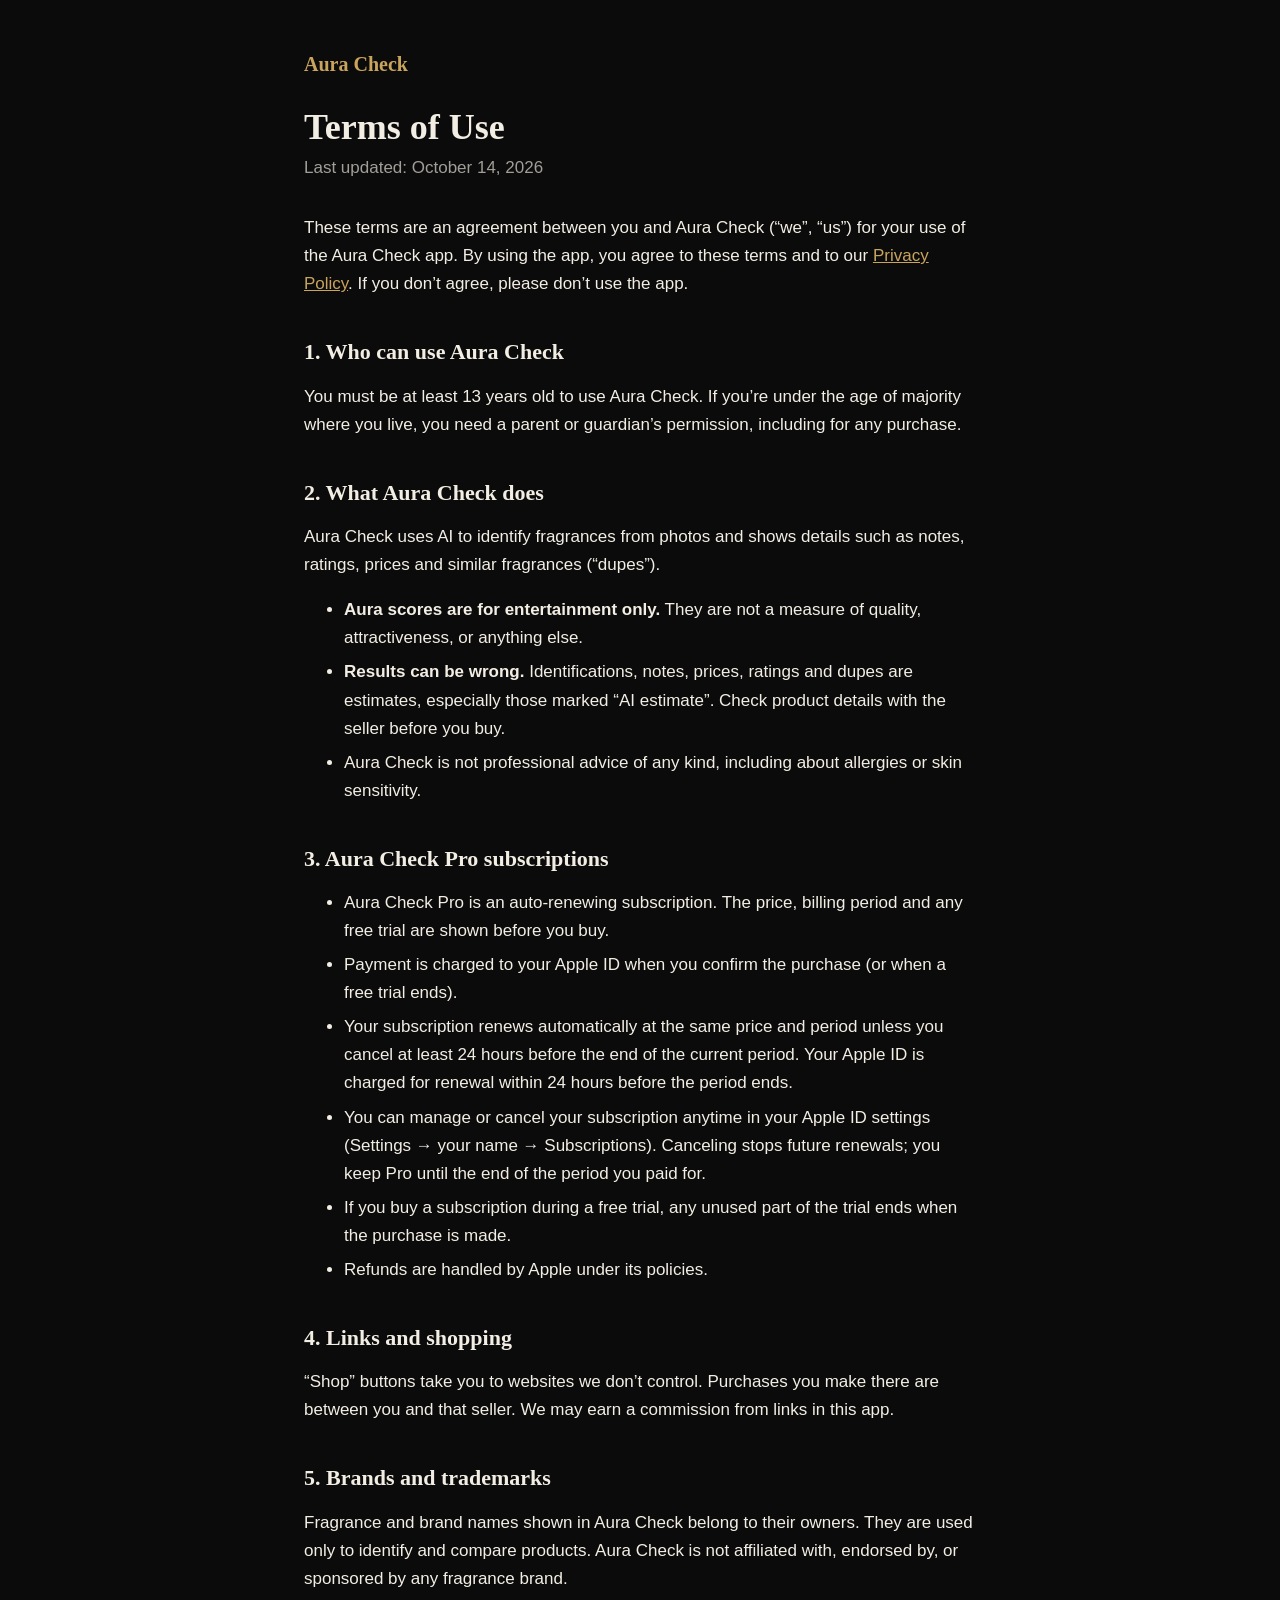
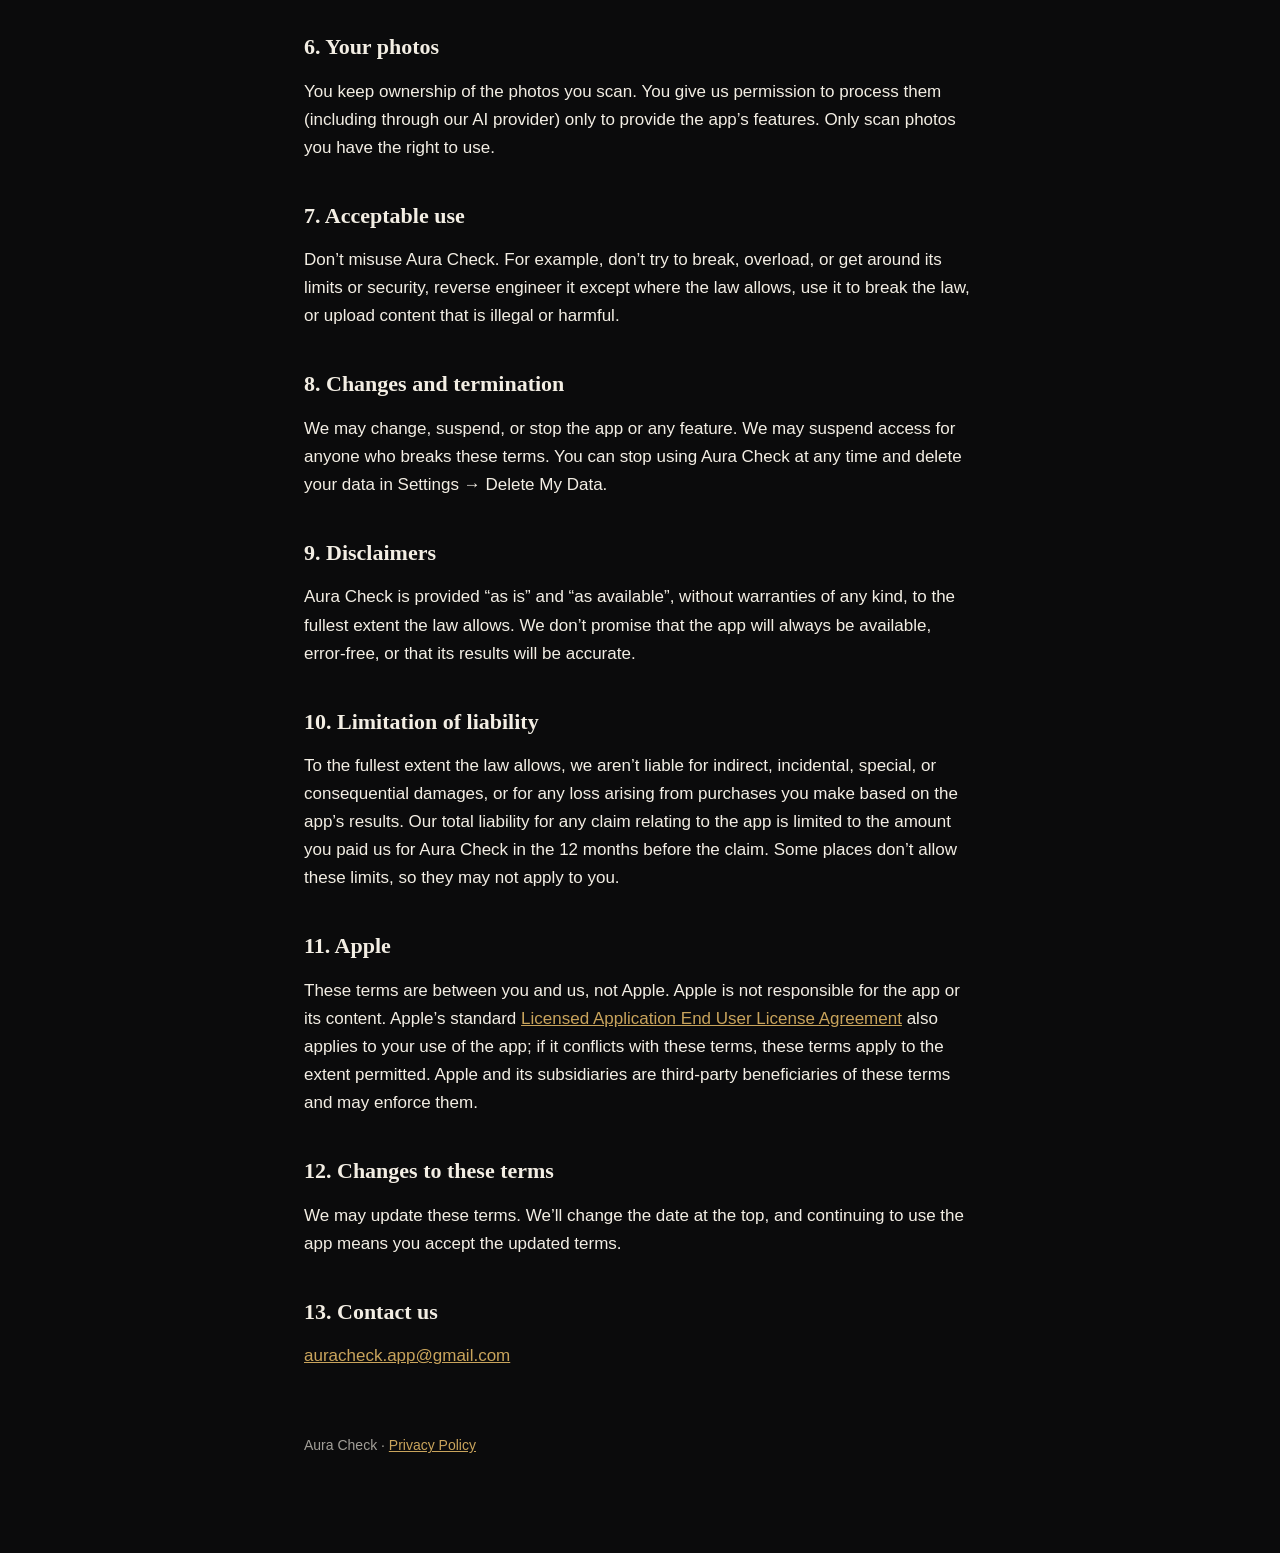
==== terms.html @ 46c311a3 "Add files via upload" ====
<!doctype html>
<html lang="en">
<head>
  <meta charset="utf-8">
  <meta name="viewport" content="width=device-width, initial-scale=1">
  <title>Terms of Use · Aura Check</title>
  <link rel="stylesheet" href="style.css">
</head>
<body>
  <main>
    <a class="brand" href="index.html">Aura Check</a>
    <h1>Terms of Use</h1>
    <p class="updated">Last updated: October 14, 2026</p>

    <p>These terms are an agreement between you and Aura Check (“we”, “us”) for your use of the Aura Check app. By using the app, you agree to these terms and to our <a href="privacy.html">Privacy Policy</a>. If you don’t agree, please don’t use the app.</p>

    <h2>1. Who can use Aura Check</h2>
    <p>You must be at least 13 years old to use Aura Check. If you’re under the age of majority where you live, you need a parent or guardian’s permission, including for any purchase.</p>

    <h2>2. What Aura Check does</h2>
    <p>Aura Check uses AI to identify fragrances from photos and shows details such as notes, ratings, prices and similar fragrances (“dupes”).</p>
    <ul>
      <li><strong>Aura scores are for entertainment only.</strong> They are not a measure of quality, attractiveness, or anything else.</li>
      <li><strong>Results can be wrong.</strong> Identifications, notes, prices, ratings and dupes are estimates, especially those marked “AI estimate”. Check product details with the seller before you buy.</li>
      <li>Aura Check is not professional advice of any kind, including about allergies or skin sensitivity.</li>
    </ul>

    <h2>3. Aura Check Pro subscriptions</h2>
    <ul>
      <li>Aura Check Pro is an auto-renewing subscription. The price, billing period and any free trial are shown before you buy.</li>
      <li>Payment is charged to your Apple ID when you confirm the purchase (or when a free trial ends).</li>
      <li>Your subscription renews automatically at the same price and period unless you cancel at least 24 hours before the end of the current period. Your Apple ID is charged for renewal within 24 hours before the period ends.</li>
      <li>You can manage or cancel your subscription anytime in your Apple ID settings (Settings → your name → Subscriptions). Canceling stops future renewals; you keep Pro until the end of the period you paid for.</li>
      <li>If you buy a subscription during a free trial, any unused part of the trial ends when the purchase is made.</li>
      <li>Refunds are handled by Apple under its policies.</li>
    </ul>

    <h2>4. Links and shopping</h2>
    <p>“Shop” buttons take you to websites we don’t control. Purchases you make there are between you and that seller. We may earn a commission from links in this app.</p>

    <h2>5. Brands and trademarks</h2>
    <p>Fragrance and brand names shown in Aura Check belong to their owners. They are used only to identify and compare products. Aura Check is not affiliated with, endorsed by, or sponsored by any fragrance brand.</p>

    <h2>6. Your photos</h2>
    <p>You keep ownership of the photos you scan. You give us permission to process them (including through our AI provider) only to provide the app’s features. Only scan photos you have the right to use.</p>

    <h2>7. Acceptable use</h2>
    <p>Don’t misuse Aura Check. For example, don’t try to break, overload, or get around its limits or security, reverse engineer it except where the law allows, use it to break the law, or upload content that is illegal or harmful.</p>

    <h2>8. Changes and termination</h2>
    <p>We may change, suspend, or stop the app or any feature. We may suspend access for anyone who breaks these terms. You can stop using Aura Check at any time and delete your data in Settings → Delete My Data.</p>

    <h2>9. Disclaimers</h2>
    <p>Aura Check is provided “as is” and “as available”, without warranties of any kind, to the fullest extent the law allows. We don’t promise that the app will always be available, error-free, or that its results will be accurate.</p>

    <h2>10. Limitation of liability</h2>
    <p>To the fullest extent the law allows, we aren’t liable for indirect, incidental, special, or consequential damages, or for any loss arising from purchases you make based on the app’s results. Our total liability for any claim relating to the app is limited to the amount you paid us for Aura Check in the 12 months before the claim. Some places don’t allow these limits, so they may not apply to you.</p>

    <h2>11. Apple</h2>
    <p>These terms are between you and us, not Apple. Apple is not responsible for the app or its content. Apple’s standard <a href="https://www.apple.com/legal/internet-services/itunes/dev/stdeula/">Licensed Application End User License Agreement</a> also applies to your use of the app; if it conflicts with these terms, these terms apply to the extent permitted. Apple and its subsidiaries are third-party beneficiaries of these terms and may enforce them.</p>

    <h2>12. Changes to these terms</h2>
    <p>We may update these terms. We’ll change the date at the top, and continuing to use the app means you accept the updated terms.</p>

    <h2>13. Contact us</h2>
    <p><a href="mailto:auracheck.app@gmail.com">auracheck.app@gmail.com</a></p>

    <footer>Aura Check · <a href="privacy.html">Privacy Policy</a></footer>
  </main>
</body>
</html>
---- style.css ----
:root {
  --bg: #0b0b0c;
  --surface: #17171a;
  --text: #f3eee4;
  --muted: rgba(243, 238, 228, 0.65);
  --gold: #c9a45c;
}
* { box-sizing: border-box; }
body {
  margin: 0;
  background: var(--bg);
  color: var(--text);
  font: 17px/1.65 -apple-system, BlinkMacSystemFont, "Inter", "Segoe UI", Roboto, sans-serif;
}
main {
  max-width: 720px;
  margin: 0 auto;
  padding: 48px 24px 96px;
}
.brand {
  font-family: "Playfair Display", Georgia, "Times New Roman", serif;
  color: var(--gold);
  font-weight: 700;
  font-size: 20px;
  text-decoration: none;
}
h1, h2 {
  font-family: "Playfair Display", Georgia, "Times New Roman", serif;
  line-height: 1.25;
}
h1 { font-size: 36px; margin: 24px 0 4px; }
h2 { font-size: 22px; margin: 40px 0 8px; }
.updated { color: var(--muted); margin: 0 0 32px; }
p, li { color: var(--text); }
li { margin: 6px 0; }
a { color: var(--gold); }
.card {
  background: var(--surface);
  border: 1px solid rgba(243, 238, 228, 0.08);
  border-radius: 16px;
  padding: 20px 24px;
  margin: 24px 0;
}
.links a {
  display: block;
  margin: 12px 0;
  font-size: 20px;
}
footer {
  margin-top: 64px;
  color: var(--muted);
  font-size: 14px;
}
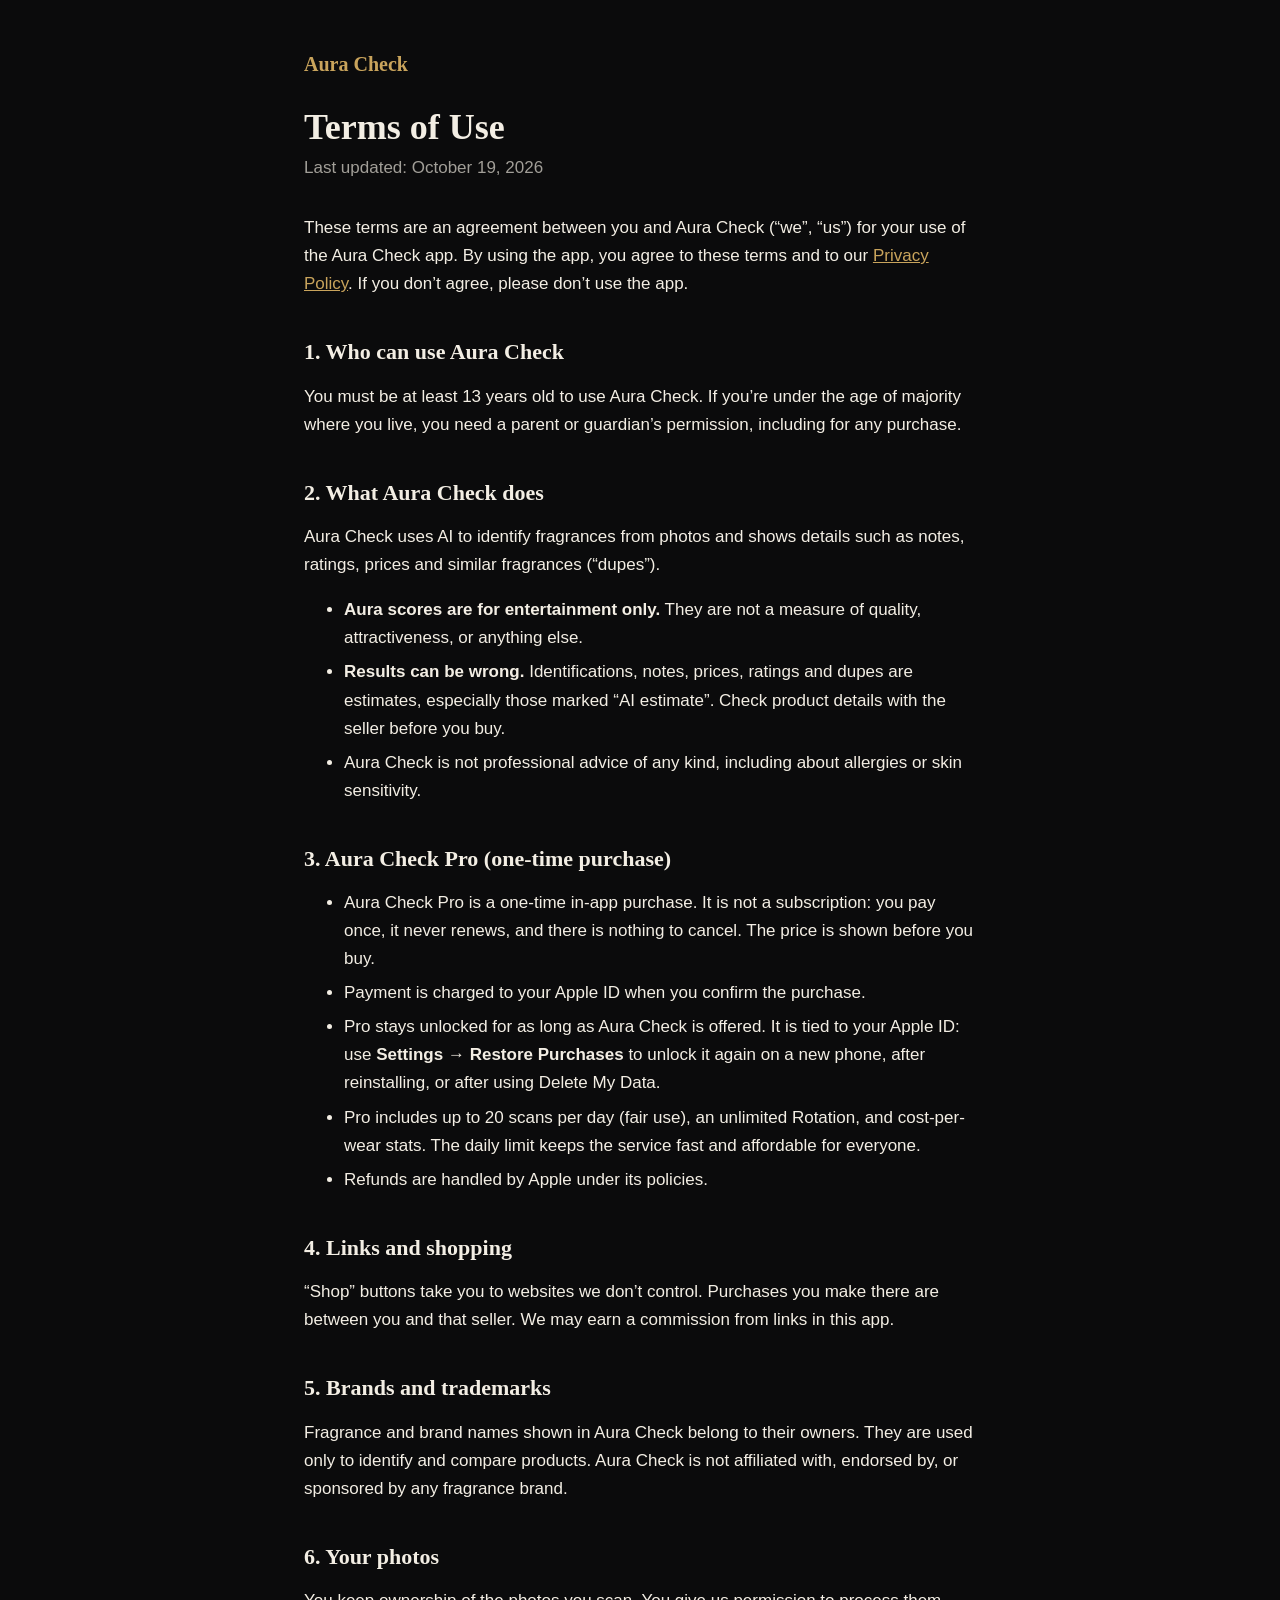
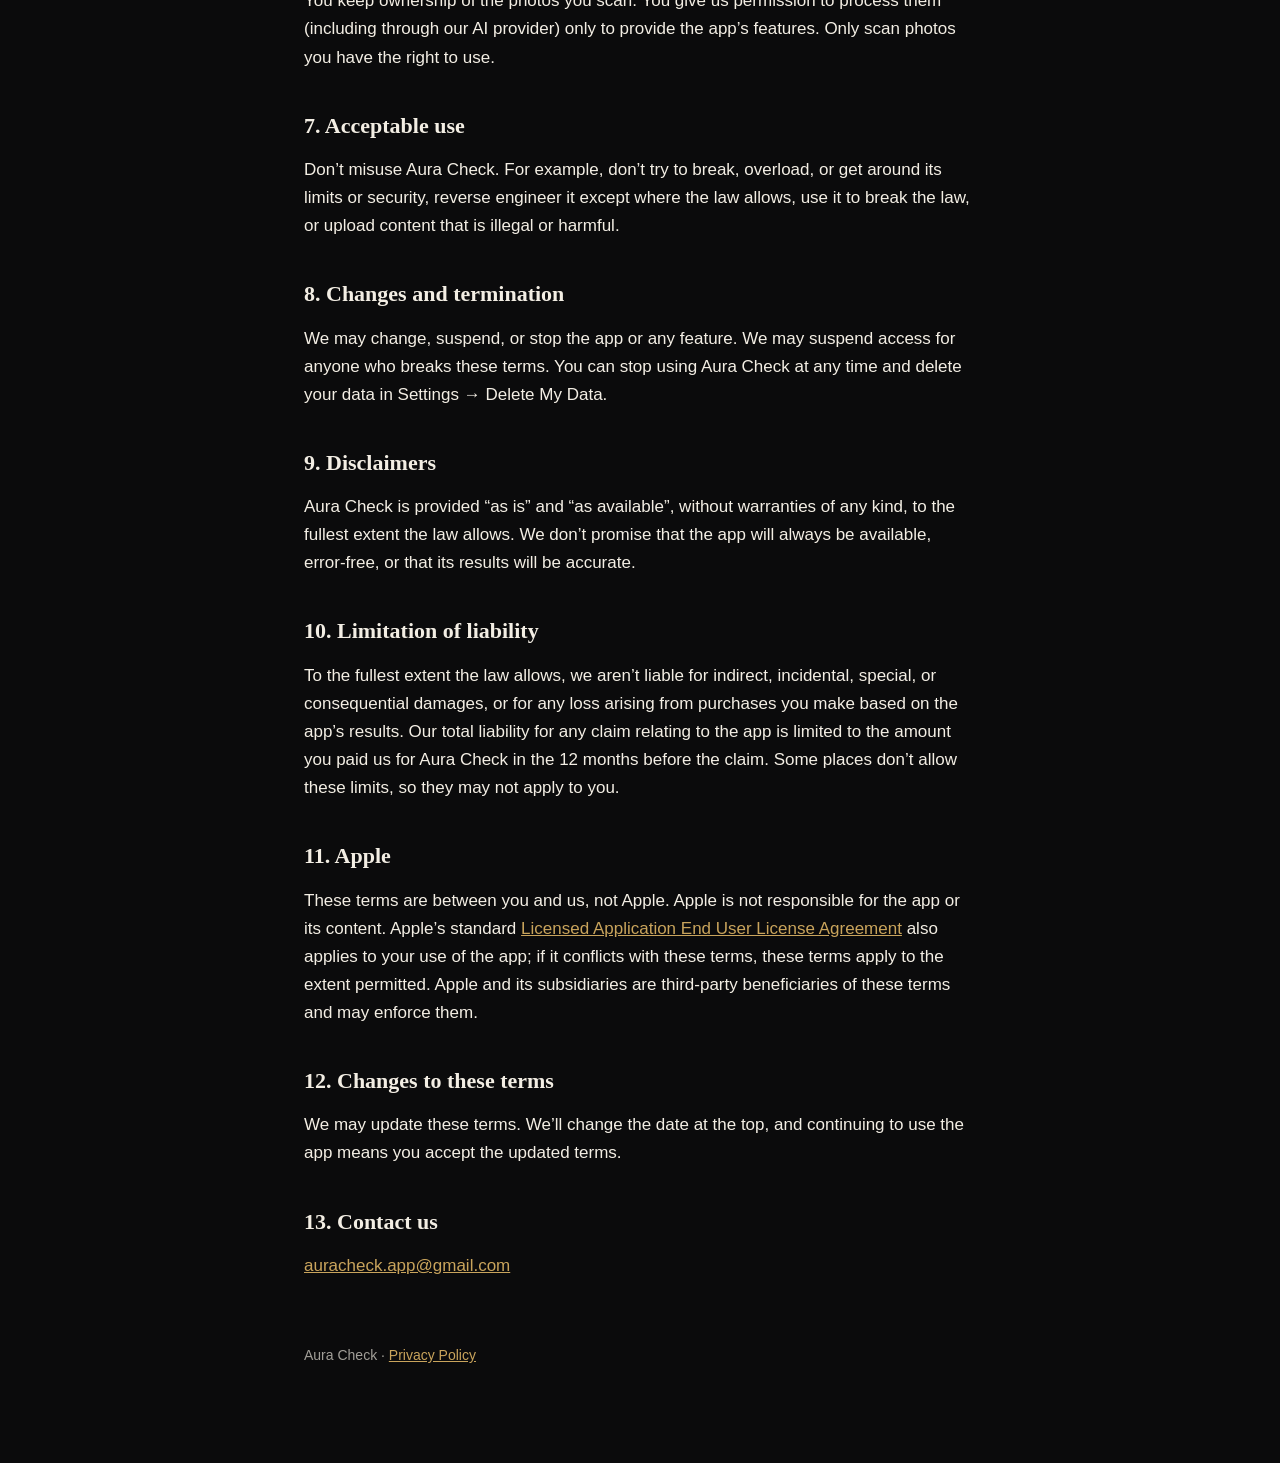
==== commit 0d542901: "Add files via upload" ====
--- a/terms.html
+++ b/terms.html
@@ -10,7 +10,7 @@
   <main>
     <a class="brand" href="index.html">Aura Check</a>
     <h1>Terms of Use</h1>
-    <p class="updated">Last updated: October 14, 2026</p>
+    <p class="updated">Last updated: October 19, 2026</p>
 
     <p>These terms are an agreement between you and Aura Check (“we”, “us”) for your use of the Aura Check app. By using the app, you agree to these terms and to our <a href="privacy.html">Privacy Policy</a>. If you don’t agree, please don’t use the app.</p>
 
@@ -25,13 +25,12 @@
       <li>Aura Check is not professional advice of any kind, including about allergies or skin sensitivity.</li>
     </ul>
 
-    <h2>3. Aura Check Pro subscriptions</h2>
+    <h2>3. Aura Check Pro (one-time purchase)</h2>
     <ul>
-      <li>Aura Check Pro is an auto-renewing subscription. The price, billing period and any free trial are shown before you buy.</li>
-      <li>Payment is charged to your Apple ID when you confirm the purchase (or when a free trial ends).</li>
-      <li>Your subscription renews automatically at the same price and period unless you cancel at least 24 hours before the end of the current period. Your Apple ID is charged for renewal within 24 hours before the period ends.</li>
-      <li>You can manage or cancel your subscription anytime in your Apple ID settings (Settings → your name → Subscriptions). Canceling stops future renewals; you keep Pro until the end of the period you paid for.</li>
-      <li>If you buy a subscription during a free trial, any unused part of the trial ends when the purchase is made.</li>
+      <li>Aura Check Pro is a one-time in-app purchase. It is not a subscription: you pay once, it never renews, and there is nothing to cancel. The price is shown before you buy.</li>
+      <li>Payment is charged to your Apple ID when you confirm the purchase.</li>
+      <li>Pro stays unlocked for as long as Aura Check is offered. It is tied to your Apple ID: use <strong>Settings → Restore Purchases</strong> to unlock it again on a new phone, after reinstalling, or after using Delete My Data.</li>
+      <li>Pro includes up to 20 scans per day (fair use), an unlimited Rotation, and cost-per-wear stats. The daily limit keeps the service fast and affordable for everyone.</li>
       <li>Refunds are handled by Apple under its policies.</li>
     </ul>
 
